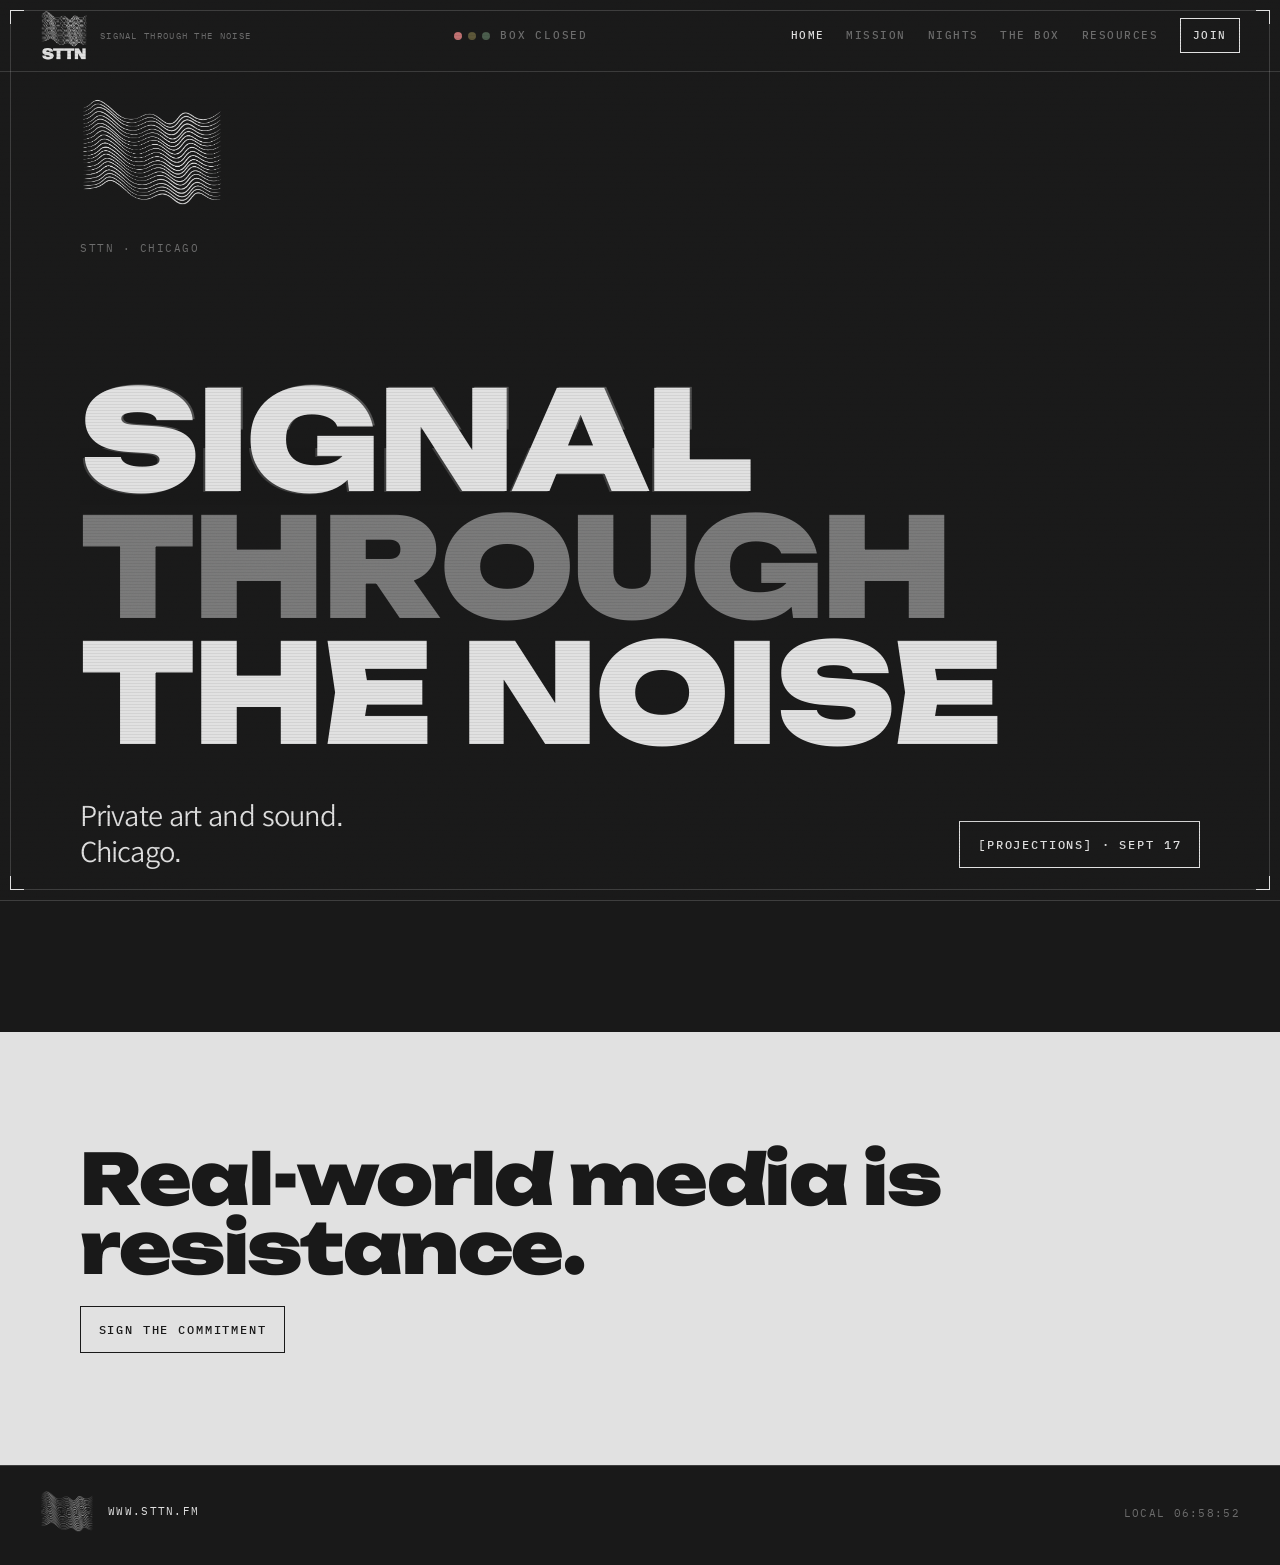
==== website/index.html @ 0e8a7a31 "Make the lit box lamp pulse with a soft glow (#21) Replace the opacity-only flicker with a light hal" ====
<!DOCTYPE html>
<html lang="en">
  <head>
    <meta charset="utf-8" />
    <meta name="viewport" content="width=device-width, initial-scale=1" />
    <title>STTN / Signal Through The Noise</title>
    <meta
      name="description"
      content="Signal Through the Noise — a private art and sound showcase in Chicago."
    />
    <link rel="icon" href="assets/favicon.svg" type="image/svg+xml" />
    <link rel="preload" href="fonts/unbounded-900.woff2" as="font" type="font/woff2" crossorigin />
    <link rel="preload" href="fonts/kedebideri-900.woff2" as="font" type="font/woff2" crossorigin />
    <link rel="preload" href="fonts/kedebideri-400.woff2" as="font" type="font/woff2" crossorigin />
    <link rel="stylesheet" href="css/styles.css?v=20260903-glow" />
  </head>
  <body data-page="home">
    <a class="skip" href="#main">Skip to signal</a>
    <div class="noise" aria-hidden="true"></div>
    <div class="scanlines" aria-hidden="true"></div>
    <div class="bezel" aria-hidden="true">
      <span class="tl"></span><span class="tr"></span><span class="bl"></span><span class="br"></span>
    </div>

    <header class="site-header">
      <a class="wordmark" href="index.html" aria-label="STTN, Signal Through The Noise">
        <img class="wordmark-logo" src="assets/logo-paper.png" width="96" height="100" alt="" decoding="async" />
        <span class="wordmark-copy">
          <span>Signal Through The Noise</span>
        </span>
      </a>
      <p class="status" data-box-status aria-live="polite">
        <span class="lamps" aria-hidden="true">
          <span class="lamp lamp-closed is-lit" data-lamp="closed"></span>
          <span class="lamp lamp-transport" data-lamp="transport"></span>
          <span class="lamp lamp-open" data-lamp="open"></span>
        </span>
        <a class="status-label" href="nights.html" data-status-label>Box closed</a>
      </p>
      <button class="menu-toggle" type="button" aria-expanded="false" aria-controls="nav">Menu</button>
      <nav class="site-nav" id="nav">
        <a href="index.html" data-nav="home">Home</a>
        <a href="mission.html" data-nav="mission">Mission</a>
        <a href="nights.html" data-nav="nights">Nights</a>
        <a href="the-box.html" data-nav="box">The Box</a>
        <a href="resources.html" data-nav="resources">Resources</a>
        <a class="join-link" href="join.html" data-nav="join">Join</a>
      </nav>
    </header>

    <main id="main">
      <section class="hero wrap">
        <p class="hero-brand"><img class="brand-mark lg" src="assets/mark-paper.png" width="240" height="190" alt="" decoding="async" /></p>
        <p class="hero-meta">
          <span>STTN · Chicago</span>
        </p>
        <h1 class="poster">
          <span class="line glitch" data-text="SIGNAL">SIGNAL</span>
          <span class="line dim">THROUGH</span>
          <span class="line">THE NOISE</span>
        </h1>
        <div class="hero-copy">
          <p class="lede">Private art and sound. Chicago.</p>
          <a class="btn" href="nights.html">[Projections] · Sept 17</a>
        </div>
      </section>

      <div class="scope-wrap" aria-hidden="true">
        <canvas id="scope"></canvas>
      </div>

      <section class="cta invert">
        <div class="wrap">
          <h2>Real-world media is resistance.</h2>
          <a class="btn" href="join.html">Sign the commitment</a>
        </div>
      </section>
    </main>

    <footer class="site-footer">
      <div class="footer-brand">
        <img class="brand-mark" src="assets/mark-paper.png" width="240" height="190" alt="" decoding="async" />
        <div class="footer-meta">
          <p><a href="https://www.sttn.fm">www.sttn.fm</a></p>
        </div>
      </div>
      <p>Local <span class="clock" data-clock></span></p>
    </footer>
    <script src="js/site.js?v=20260903-lamps"></script>
  </body>
</html>
---- website/css/styles.css ----
@font-face {
  font-family: "Unbounded";
  src: url("../fonts/unbounded-900.woff2") format("woff2");
  font-weight: 900;
  font-style: normal;
  font-display: swap;
}

@font-face {
  font-family: "Kedebideri";
  src: url("../fonts/kedebideri-400.woff2") format("woff2");
  font-weight: 400;
  font-style: normal;
  font-display: swap;
}

@font-face {
  font-family: "Kedebideri";
  src: url("../fonts/kedebideri-900.woff2") format("woff2");
  font-weight: 900;
  font-style: normal;
  font-display: swap;
}

@font-face {
  font-family: "IBM Plex Mono";
  src: url("../fonts/ibm-plex-mono-400.woff2") format("woff2");
  font-weight: 400;
  font-style: normal;
  font-display: swap;
}

@font-face {
  font-family: "IBM Plex Mono";
  src: url("../fonts/ibm-plex-mono-400i.woff2") format("woff2");
  font-weight: 400;
  font-style: italic;
  font-display: swap;
}

@font-face {
  font-family: "IBM Plex Mono";
  src: url("../fonts/ibm-plex-mono-500.woff2") format("woff2");
  font-weight: 500;
  font-style: normal;
  font-display: swap;
}

:root {
  --ink: #191919;
  --paper: #e1e1e1;
  --mute: color-mix(in srgb, var(--paper) 42%, transparent);
  --rule: color-mix(in srgb, var(--paper) 18%, transparent);
  --pad: clamp(1.25rem, 4vw, 2.5rem);
  --wrap: 1120px;
  --header: 4.5rem;
  --sans: "Kedebideri", Helvetica, "Helvetica Neue", Arial, sans-serif;
  --display: "Unbounded", Helvetica, "Helvetica Neue", Arial, sans-serif;
  --mono: "IBM Plex Mono", ui-monospace, "Cascadia Code", "SF Mono", Menlo, monospace;
}

*,
*::before,
*::after {
  box-sizing: border-box;
}

html {
  scroll-behavior: smooth;
}

html,
body {
  margin: 0;
  min-height: 100%;
  background: var(--ink);
  color: var(--paper);
}

body {
  font-family: var(--sans);
  font-size: 1.0625rem;
  line-height: 1.55;
  font-weight: 400;
  letter-spacing: -0.01em;
  text-rendering: optimizeLegibility;
  -webkit-font-smoothing: antialiased;
}

img,
canvas {
  display: block;
  max-width: 100%;
}

a {
  color: inherit;
  text-decoration-thickness: 1px;
  text-underline-offset: 0.22em;
}

a:hover {
  text-decoration: none;
}

:focus-visible {
  outline: 1px solid var(--paper);
  outline-offset: 3px;
}

.skip {
  position: absolute;
  left: var(--pad);
  top: -4rem;
  z-index: 40;
  padding: 0.4rem 0.7rem;
  background: var(--paper);
  color: var(--ink);
  font-family: var(--mono);
  font-size: 0.7rem;
  letter-spacing: 0.12em;
  text-transform: uppercase;
  text-decoration: none;
}

.skip:focus {
  top: 0.75rem;
}

.noise,
.scanlines {
  pointer-events: none;
  position: fixed;
  inset: 0;
  z-index: 30;
}

.noise {
  opacity: 0.045;
  mix-blend-mode: overlay;
  background-image: url("data:image/svg+xml,%3Csvg xmlns='http://www.w3.org/2000/svg' width='180' height='180'%3E%3Cfilter id='n'%3E%3CfeTurbulence type='fractalNoise' baseFrequency='0.85' numOctaves='4' stitchTiles='stitch'/%3E%3C/filter%3E%3Crect width='180' height='180' filter='url(%23n)' opacity='0.9'/%3E%3C/svg%3E");
}

.scanlines {
  opacity: 0.07;
  background: repeating-linear-gradient(
    to bottom,
    transparent 0,
    transparent 2px,
    var(--ink) 2px,
    var(--ink) 3px
  );
}

.bezel {
  pointer-events: none;
  position: fixed;
  inset: 10px;
  z-index: 31;
  border: 1px solid var(--rule);
}

.bezel span {
  position: absolute;
  width: 14px;
  height: 14px;
}

.bezel .tl {
  top: -1px;
  left: -1px;
  border-top: 1px solid var(--paper);
  border-left: 1px solid var(--paper);
}

.bezel .tr {
  top: -1px;
  right: -1px;
  border-top: 1px solid var(--paper);
  border-right: 1px solid var(--paper);
}

.bezel .bl {
  bottom: -1px;
  left: -1px;
  border-bottom: 1px solid var(--paper);
  border-left: 1px solid var(--paper);
}

.bezel .br {
  bottom: -1px;
  right: -1px;
  border-bottom: 1px solid var(--paper);
  border-right: 1px solid var(--paper);
}

.wrap {
  width: min(var(--wrap), calc(100% - (var(--pad) * 2)));
  margin-inline: auto;
}

.kicker {
  margin: 0 0 0.85rem;
  font-family: var(--mono);
  font-size: 0.68rem;
  font-weight: 500;
  letter-spacing: 0.16em;
  text-transform: uppercase;
  color: var(--mute);
}

.site-header {
  position: sticky;
  top: 0;
  z-index: 20;
  display: grid;
  grid-template-columns: auto 1fr auto;
  align-items: center;
  gap: 1rem;
  height: var(--header);
  padding: 0 var(--pad);
  border-bottom: 1px solid var(--rule);
  background: color-mix(in srgb, var(--ink) 92%, transparent);
}

.wordmark {
  display: flex;
  align-items: center;
  gap: 0.75rem;
  text-decoration: none;
  line-height: 1;
  color: var(--paper);
}

.wordmark-logo {
  display: block;
  width: 3rem;
  height: 3.15rem;
  flex: 0 0 auto;
  object-fit: contain;
}

.wordmark-copy {
  display: flex;
  flex-direction: column;
  gap: 0.2rem;
  min-width: 0;
}

.wordmark strong {
  font-family: var(--display);
  font-size: 0.95rem;
  font-weight: 900;
  letter-spacing: 0.18em;
}

.wordmark span {
  font-family: var(--mono);
  font-size: 0.58rem;
  font-weight: 400;
  letter-spacing: 0.14em;
  text-transform: uppercase;
  color: var(--mute);
}

.brand-mark {
  display: block;
  width: 5.5rem;
  height: auto;
  aspect-ratio: 99 / 78;
  object-fit: contain;
}

.brand-mark.lg {
  width: min(9rem, 28vw);
}

.join-mark {
  margin-bottom: 1.25rem;
}

.footer-brand {
  display: flex;
  align-items: center;
  gap: 0.85rem;
}

.footer-brand .brand-mark {
  width: 3.4rem;
  opacity: 0.9;
}

.footer-meta {
  display: flex;
  flex-direction: column;
  gap: 0.35rem;
}

.status {
  display: flex;
  align-items: center;
  justify-content: center;
  gap: 0.65rem;
  margin: 0;
  font-family: var(--mono);
  font-size: 0.68rem;
  font-weight: 500;
  letter-spacing: 0.16em;
  text-transform: uppercase;
  color: var(--mute);
}

.lamps {
  display: flex;
  align-items: center;
  gap: 0.38rem;
}

.lamp {
  width: 0.5rem;
  height: 0.5rem;
  border-radius: 50%;
}

.lamp-closed {
  background: #6a4040;
}

.lamp-transport {
  background: #5c5638;
}

.lamp-open {
  background: #4a5c4c;
}

.lamp-closed.is-lit {
  background: #c07070;
  animation: lamp-glow-red 2.4s ease-in-out infinite;
}

.lamp-transport.is-lit {
  background: #c4b46a;
  animation: lamp-glow-yellow 2.4s ease-in-out infinite;
}

.lamp-open.is-lit {
  background: #7fa884;
  animation: lamp-glow-green 2.4s ease-in-out infinite;
}

.status-label {
  color: inherit;
  text-decoration: none;
}

.status-label:hover {
  color: var(--paper);
}

@keyframes lamp-glow-red {
  0%,
  100% {
    opacity: 0.78;
    box-shadow:
      0 0 0 2px color-mix(in srgb, #c07070 18%, transparent),
      0 0 6px 1px color-mix(in srgb, #c07070 28%, transparent);
  }
  50% {
    opacity: 1;
    box-shadow:
      0 0 0 3px color-mix(in srgb, #c07070 34%, transparent),
      0 0 14px 3px color-mix(in srgb, #c07070 55%, transparent);
  }
}

@keyframes lamp-glow-yellow {
  0%,
  100% {
    opacity: 0.78;
    box-shadow:
      0 0 0 2px color-mix(in srgb, #c4b46a 18%, transparent),
      0 0 6px 1px color-mix(in srgb, #c4b46a 28%, transparent);
  }
  50% {
    opacity: 1;
    box-shadow:
      0 0 0 3px color-mix(in srgb, #c4b46a 34%, transparent),
      0 0 14px 3px color-mix(in srgb, #c4b46a 55%, transparent);
  }
}

@keyframes lamp-glow-green {
  0%,
  100% {
    opacity: 0.78;
    box-shadow:
      0 0 0 2px color-mix(in srgb, #7fa884 18%, transparent),
      0 0 6px 1px color-mix(in srgb, #7fa884 28%, transparent);
  }
  50% {
    opacity: 1;
    box-shadow:
      0 0 0 3px color-mix(in srgb, #7fa884 34%, transparent),
      0 0 14px 3px color-mix(in srgb, #7fa884 55%, transparent);
  }
}

.menu-toggle {
  display: none;
  border: 1px solid var(--rule);
  background: transparent;
  color: var(--paper);
  font-family: var(--mono);
  font-size: 0.68rem;
  font-weight: 500;
  letter-spacing: 0.16em;
  text-transform: uppercase;
  padding: 0.55rem 0.7rem;
  cursor: pointer;
}

.site-nav {
  display: flex;
  align-items: center;
  justify-content: flex-end;
  gap: 1.35rem;
}

.site-nav a {
  font-family: var(--mono);
  font-size: 0.68rem;
  font-weight: 500;
  letter-spacing: 0.14em;
  text-transform: uppercase;
  text-decoration: none;
  color: var(--mute);
}

.site-nav a:hover,
.site-nav a[aria-current="page"] {
  color: var(--paper);
}

.site-nav a.join-link {
  padding: 0.5rem 0.75rem;
  border: 1px solid var(--paper);
  color: var(--paper);
}

.site-nav a.join-link:hover {
  background: var(--paper);
  color: var(--ink);
}

.hero {
  position: relative;
  min-height: calc(100svh - var(--header));
  display: grid;
  grid-template-rows: auto 1fr auto;
  padding: 1.5rem 0 0;
  overflow: hidden;
}

.hero-brand {
  margin: 0 0 1.25rem;
  color: var(--paper);
}

.hero-meta {
  display: flex;
  flex-wrap: wrap;
  justify-content: space-between;
  gap: 0.5rem 1.5rem;
  font-family: var(--mono);
  font-size: 0.68rem;
  letter-spacing: 0.14em;
  text-transform: uppercase;
  color: var(--mute);
}

.poster {
  margin: 8vh 0 0;
  font-family: var(--display);
  font-size: clamp(2.6rem, 11vw, 8.6rem);
  font-weight: 900;
  line-height: 0.92;
  letter-spacing: -0.02em;
  font-synthesis: none;
}

.poster .line {
  display: block;
}

.poster .dim {
  color: color-mix(in srgb, var(--paper) 48%, transparent);
}

.glitch {
  position: relative;
  display: inline-block;
}

.glitch::before,
.glitch::after {
  content: attr(data-text);
  position: absolute;
  inset: 0;
  pointer-events: none;
}

.glitch::before {
  transform: translate(2px, -1px);
  opacity: 0.28;
  clip-path: inset(0 0 58% 0);
}

.glitch::after {
  transform: translate(-2px, 1px);
  opacity: 0.18;
  clip-path: inset(55% 0 0 0);
}

.hero-copy {
  display: flex;
  flex-wrap: wrap;
  align-items: flex-end;
  justify-content: space-between;
  gap: 1.5rem;
  margin: 2.5rem 0 2rem;
}

.lede {
  margin: 0;
  max-width: 22ch;
  font-size: clamp(1.35rem, 2.4vw, 1.85rem);
  font-weight: 400;
  line-height: 1.2;
  letter-spacing: -0.03em;
}

.scope-wrap {
  position: relative;
  height: 132px;
  border-top: 1px solid var(--rule);
}

#scope {
  width: 100%;
  height: 132px;
}

.invert {
  background: var(--paper);
  color: var(--ink);
}

.invert .kicker,
.invert .mute {
  color: color-mix(in srgb, var(--ink) 48%, transparent);
}

.statement {
  padding: clamp(3.5rem, 10vw, 7rem) 0;
}

.statement h2 {
  margin: 0;
  max-width: 14ch;
  font-family: var(--display);
  font-size: clamp(2.4rem, 7vw, 5.4rem);
  font-weight: 900;
  line-height: 0.98;
  letter-spacing: -0.02em;
  font-synthesis: none;
}

.statement p {
  max-width: 38rem;
  margin: 1.4rem 0 0;
  font-size: 1.15rem;
}

.principles {
  display: grid;
  grid-template-columns: repeat(3, 1fr);
  border-block: 1px solid var(--rule);
}

.principle {
  padding: 2.25rem var(--pad) 2.5rem;
  border-right: 1px solid var(--rule);
}

.principle:last-child {
  border-right: 0;
}

.principle h2 {
  margin: 0 0 1rem;
  font-family: var(--sans);
  font-size: clamp(1.6rem, 2.4vw, 2rem);
  font-weight: 900;
  letter-spacing: -0.01em;
  font-synthesis: none;
}

.principle p {
  margin: 0;
  color: color-mix(in srgb, var(--paper) 78%, transparent);
}

.section {
  padding: clamp(3.5rem, 8vw, 6.5rem) 0;
}

.section + .section {
  border-top: 1px solid var(--rule);
}

.split {
  display: grid;
  grid-template-columns: 0.9fr 1.1fr;
  gap: clamp(1.5rem, 5vw, 4rem);
  align-items: start;
}

.split h2 {
  margin: 0;
  font-family: var(--display);
  font-size: clamp(2rem, 5vw, 3.4rem);
  font-weight: 900;
  letter-spacing: -0.02em;
  line-height: 0.98;
  font-synthesis: none;
}

.split p,
.prose p {
  margin: 0 0 1rem;
  max-width: 40rem;
  color: color-mix(in srgb, var(--paper) 86%, transparent);
}

.prose h2 {
  margin: 0 0 1rem;
  font-family: var(--display);
  font-size: clamp(2.2rem, 5.5vw, 4rem);
  font-weight: 900;
  letter-spacing: -0.02em;
  line-height: 0.98;
  font-synthesis: none;
}

.prose h3 {
  margin: 2.4rem 0 0.75rem;
  font-family: var(--sans);
  font-size: 1.15rem;
  font-weight: 900;
  letter-spacing: -0.02em;
}

.pull {
  margin: 2rem 0;
  max-width: 18ch;
  font-family: var(--display);
  font-size: clamp(1.8rem, 4vw, 2.8rem);
  font-weight: 900;
  line-height: 1.05;
  letter-spacing: -0.02em;
  font-synthesis: none;
}

.page-hero {
  padding: clamp(3rem, 8vw, 5.5rem) 0 2rem;
  border-bottom: 1px solid var(--rule);
}

.page-hero h1 {
  margin: 0;
  font-family: var(--display);
  font-size: clamp(2.6rem, 9vw, 6.4rem);
  font-weight: 900;
  letter-spacing: -0.02em;
  line-height: 0.94;
  font-synthesis: none;
}

.page-hero .lede {
  margin-top: 1.5rem;
  max-width: 28ch;
}

.page-hero .lede.event-line {
  max-width: none;
  white-space: nowrap;
}

.pair {
  display: grid;
  grid-template-columns: 1fr 1fr;
  border-top: 1px solid var(--rule);
}

.pair article {
  padding: clamp(2rem, 4vw, 3rem) var(--pad);
}

.pair article:first-child {
  border-right: 1px solid var(--rule);
}

.pair h2 {
  margin: 0 0 1rem;
  font-family: var(--sans);
  font-size: 1.6rem;
  font-weight: 900;
  letter-spacing: -0.03em;
}

.not-list {
  list-style: none;
  margin: 0;
  padding: 0;
  border-top: 1px solid var(--rule);
}

.not-list li {
  display: grid;
  grid-template-columns: 4.5rem 1fr;
  gap: 1rem;
  padding: 1.1rem 0;
  border-bottom: 1px solid var(--rule);
  font-size: 1.2rem;
  letter-spacing: -0.02em;
}

.not-list span {
  font-family: var(--mono);
  font-size: 0.68rem;
  letter-spacing: 0.14em;
  text-transform: uppercase;
  color: var(--mute);
  padding-top: 0.35rem;
}

.rundown {
  counter-reset: step;
  list-style: none;
  margin: 0;
  padding: 0;
}

.rundown li {
  display: grid;
  grid-template-columns: 4.5rem 1fr;
  gap: 1.25rem;
  padding: 1.6rem 0;
  border-top: 1px solid var(--rule);
}

.rundown li::before {
  counter-increment: step;
  content: counter(step, decimal-leading-zero);
  font-family: var(--mono);
  font-size: 0.72rem;
  font-weight: 500;
  letter-spacing: 0.14em;
  color: var(--mute);
  padding-top: 0.35rem;
}

.rundown h3 {
  margin: 0 0 0.4rem;
  font-family: var(--sans);
  font-size: 1.35rem;
  font-weight: 900;
  letter-spacing: -0.03em;
}

.rundown li:not(:has(p)) h3 {
  margin-bottom: 0;
}

.rundown p {
  margin: 0;
  max-width: 38rem;
  color: color-mix(in srgb, var(--paper) 78%, transparent);
}

.bars {
  display: flex;
  align-items: flex-end;
  gap: 4px;
  height: 42px;
}

.bars i {
  display: block;
  width: 3px;
  background: var(--paper);
  transform-origin: bottom;
  animation: bar 1.6s ease-in-out infinite;
}

.bars i:nth-child(odd) {
  animation-duration: 1.15s;
}

.bars i:nth-child(3n) {
  animation-duration: 1.9s;
}

@keyframes bar {
  0%,
  100% {
    transform: scaleY(0.35);
  }
  50% {
    transform: scaleY(1);
  }
}

.btn {
  display: inline-flex;
  align-items: center;
  gap: 0.7rem;
  padding: 0.85rem 1.1rem;
  border: 1px solid var(--paper);
  background: transparent;
  color: var(--paper);
  font-family: var(--mono);
  font-size: 0.72rem;
  font-weight: 500;
  letter-spacing: 0.16em;
  text-transform: uppercase;
  text-decoration: none;
  cursor: pointer;
}

.btn:hover,
.btn:focus-visible {
  background: var(--paper);
  color: var(--ink);
}

.invert .btn {
  border-color: var(--ink);
  color: var(--ink);
}

.invert .btn:hover,
.invert .btn:focus-visible {
  background: var(--ink);
  color: var(--paper);
}

.cta {
  padding: clamp(4rem, 10vw, 7rem) 0;
}

.cta h2 {
  margin: 0 0 1.5rem;
  max-width: 16ch;
  font-family: var(--display);
  font-size: clamp(2.2rem, 6vw, 4.4rem);
  font-weight: 900;
  letter-spacing: -0.02em;
  line-height: 0.98;
  font-synthesis: none;
}

.form {
  max-width: 32rem;
}

.field {
  display: flex;
  flex-direction: column;
  gap: 0.45rem;
  margin-bottom: 1.6rem;
}

.field label,
.check label {
  font-family: var(--mono);
  font-size: 0.68rem;
  font-weight: 500;
  letter-spacing: 0.14em;
  text-transform: uppercase;
  color: var(--mute);
}

.field input {
  width: 100%;
  border: 0;
  border-bottom: 1px solid var(--rule);
  border-radius: 0;
  background: transparent;
  color: var(--paper);
  font-family: var(--sans);
  font-size: 1.15rem;
  padding: 0.55rem 0;
  outline: none;
}

.field input:focus {
  border-bottom-color: var(--paper);
}

.check {
  display: flex;
  align-items: flex-start;
  gap: 0.75rem;
  margin: 0.5rem 0 2rem;
}

.check input {
  margin-top: 0.2rem;
  accent-color: var(--paper);
  width: 1rem;
  height: 1rem;
}

.check label {
  color: var(--paper);
  text-transform: none;
  letter-spacing: -0.01em;
  font-family: var(--sans);
  font-size: 1rem;
  font-weight: 400;
  line-height: 1.4;
}

.form-note {
  margin: 1.25rem 0 0;
  font-family: var(--mono);
  font-size: 0.72rem;
  color: var(--mute);
  letter-spacing: 0.04em;
}

.success {
  display: none;
  padding: 1.5rem 0 3rem;
}

.success.is-on {
  display: block;
}

.form.is-off {
  display: none;
}

.cta p {
  max-width: 34rem;
  margin: 0 0 1.5rem;
}

.tight {
  padding-top: 0;
}

.pull.flush {
  margin-top: 0;
}

.after-list {
  margin-top: 1.75rem;
  max-width: 36rem;
}

.aside-copy {
  margin-top: 1.5rem;
  max-width: 28rem;
}

.event-meta {
  margin-top: 1.25rem;
  font-family: var(--mono);
  font-size: 0.78rem;
  line-height: 1.7;
  letter-spacing: 0.06em;
  text-transform: uppercase;
  color: var(--mute);
}

.dj-feature {
  display: grid;
  grid-template-columns: 1fr 1fr;
  gap: clamp(1.5rem, 5vw, 3.5rem);
  align-items: start;
}

.dj-photo {
  width: 100%;
  max-width: 28rem;
  height: auto;
  aspect-ratio: 3 / 4;
  object-fit: cover;
  object-position: center top;
}

.dj-info h2 {
  margin: 0 0 1rem;
  font-family: var(--display);
  font-size: clamp(1.8rem, 4vw, 3rem);
  font-weight: 900;
  letter-spacing: -0.02em;
  line-height: 0.98;
  font-synthesis: none;
}

.dj-info p {
  max-width: 32rem;
  margin: 0 0 1rem;
  color: color-mix(in srgb, var(--paper) 86%, transparent);
}

.dj-handle {
  font-family: var(--mono);
  font-size: 0.78rem;
  letter-spacing: 0.06em;
}

.dj-handle a {
  text-decoration: none;
}

.dj-handle a:hover {
  text-decoration: underline;
}

@media (max-width: 860px) {
  .dj-feature {
    grid-template-columns: 1fr;
  }
}

.source-list {
  list-style: none;
  margin: 1rem 0 2.5rem;
  padding: 0;
  border-top: 1px solid var(--rule);
}

.source-list li {
  padding: 0.95rem 0;
  border-bottom: 1px solid var(--rule);
  max-width: 42rem;
}

.source-list a {
  text-decoration: none;
}

.source-list a:hover {
  text-decoration: underline;
}

.rundown-head {
  margin-bottom: 1.5rem;
}

.success h2 {
  margin: 0 0 0.8rem;
  font-family: var(--display);
  font-size: clamp(2rem, 5vw, 3.2rem);
  font-weight: 900;
  letter-spacing: -0.02em;
  line-height: 0.98;
  font-synthesis: none;
}

.site-footer {
  display: grid;
  grid-template-columns: 1fr auto;
  gap: 1.5rem;
  align-items: end;
  padding: 1.5rem var(--pad) 2rem;
  border-top: 1px solid var(--rule);
  font-family: var(--mono);
  font-size: 0.68rem;
  letter-spacing: 0.12em;
  text-transform: uppercase;
  color: var(--mute);
}

.site-footer .footer-meta p {
  margin: 0;
}

.site-footer .footer-meta a {
  color: var(--paper);
  text-decoration: none;
}

.site-footer .footer-meta a:hover {
  text-decoration: underline;
}

.clock {
  font-variant-numeric: tabular-nums;
}

@media (max-width: 860px) {
  .site-header {
    grid-template-columns: 1fr auto auto;
  }

  .status-label {
    position: absolute;
    width: 1px;
    height: 1px;
    overflow: hidden;
    clip: rect(0 0 0 0);
    white-space: nowrap;
  }

  .page-hero .lede.event-line {
    font-size: clamp(0.72rem, 3.2vw, 1.05rem);
  }

  .menu-toggle {
    display: inline-flex;
  }

  .site-nav {
    display: none;
    position: fixed;
    inset: var(--header) 10px 10px;
    z-index: 25;
    flex-direction: column;
    align-items: stretch;
    justify-content: center;
    gap: 0;
    padding: 1.5rem;
    background: var(--ink);
    border: 1px solid var(--rule);
  }

  body.nav-open .site-nav {
    display: flex;
  }

  .site-nav a {
    font-family: var(--sans);
    font-size: clamp(1.8rem, 8vw, 2.6rem);
    font-weight: 900;
    letter-spacing: -0.04em;
    text-transform: none;
    padding: 0.55rem 0;
    border-bottom: 1px solid var(--rule);
    color: var(--paper);
  }

  .site-nav a.join-link {
    border: 0;
    padding-left: 0;
  }

  .principles,
  .split,
  .pair,
  .site-footer {
    grid-template-columns: 1fr;
  }

  .principle,
  .pair article:first-child {
    border-right: 0;
    border-bottom: 1px solid var(--rule);
  }

  .principle {
    padding-inline: 0;
  }

  .pair article {
    padding-inline: 0;
  }
}

@media (prefers-reduced-motion: reduce) {
  *,
  *::before,
  *::after {
    animation: none !important;
    transition: none !important;
  }

  .glitch::before,
  .glitch::after {
    content: none;
  }
}
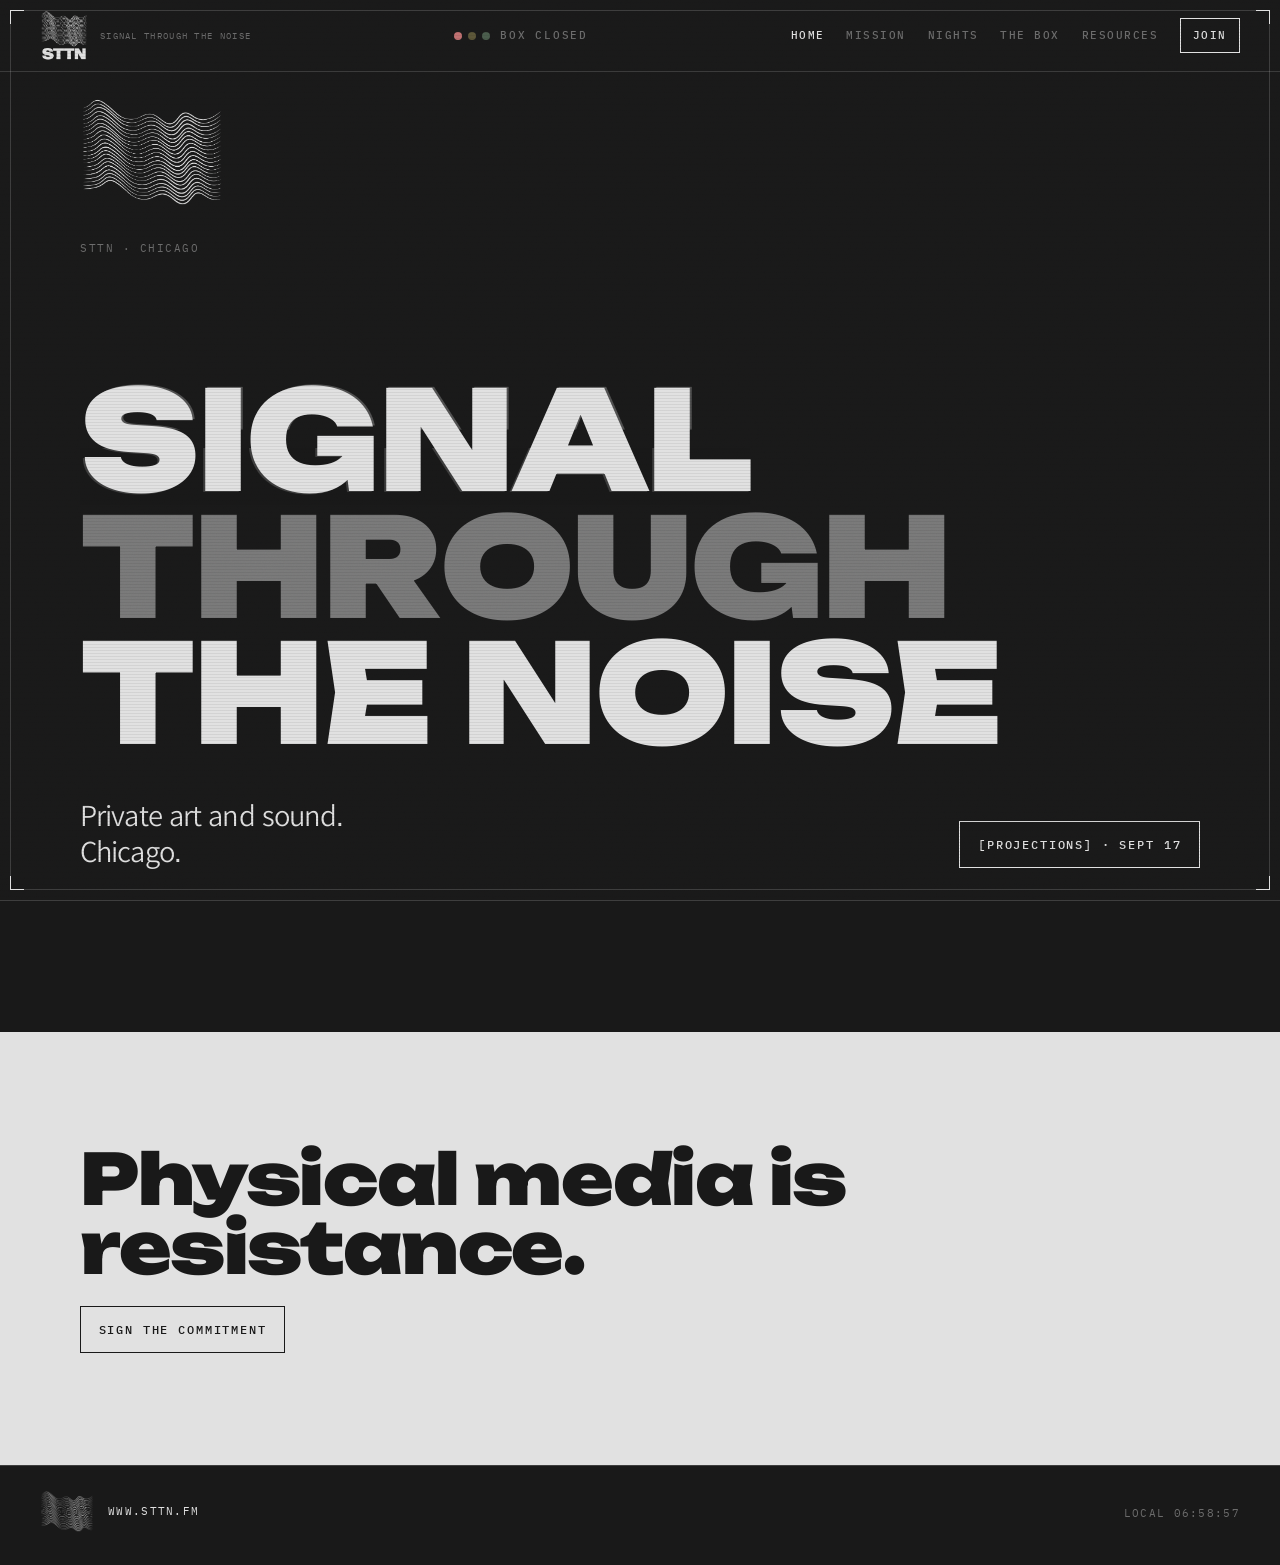
==== commit bcb1790c: "Update mission copy and trim Resources list (#22) Swap in Physical media is resistance, lean into fr" ====
--- a/website/index.html
+++ b/website/index.html
@@ -71,7 +71,7 @@
 
       <section class="cta invert">
         <div class="wrap">
-          <h2>Real-world media is resistance.</h2>
+          <h2>Physical media is resistance.</h2>
           <a class="btn" href="join.html">Sign the commitment</a>
         </div>
       </section>
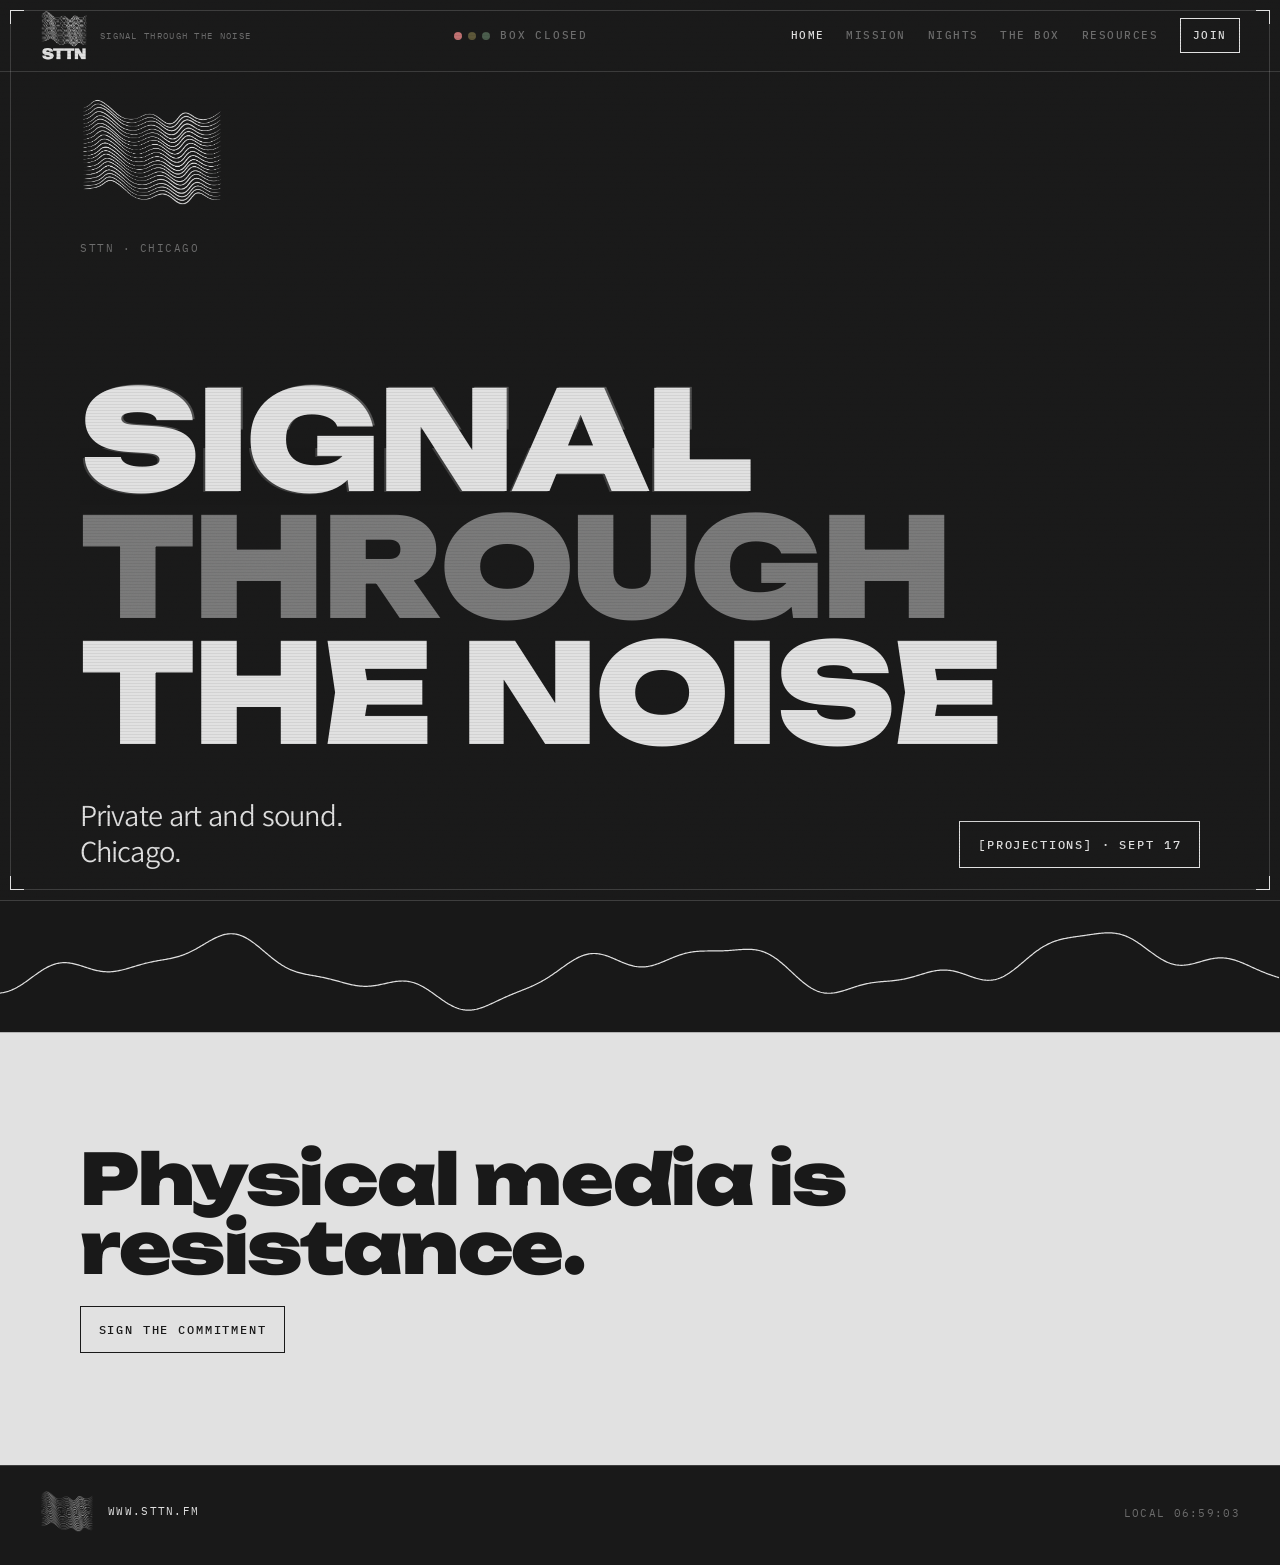
==== commit 7b7f032b: "Merge origin/main into join line-waveform branch Resolve cache-bust query conflicts by keeping the s" ====
--- a/website/index.html
+++ b/website/index.html
@@ -12,7 +12,7 @@
     <link rel="preload" href="fonts/unbounded-900.woff2" as="font" type="font/woff2" crossorigin />
     <link rel="preload" href="fonts/kedebideri-900.woff2" as="font" type="font/woff2" crossorigin />
     <link rel="preload" href="fonts/kedebideri-400.woff2" as="font" type="font/woff2" crossorigin />
-    <link rel="stylesheet" href="css/styles.css?v=20260903-glow" />
+    <link rel="stylesheet" href="css/styles.css?v=20260903-scope" />
   </head>
   <body data-page="home">
     <a class="skip" href="#main">Skip to signal</a>
@@ -66,7 +66,7 @@
       </section>
 
       <div class="scope-wrap" aria-hidden="true">
-        <canvas id="scope"></canvas>
+        <canvas id="scope" class="scope" data-scope></canvas>
       </div>
 
       <section class="cta invert">
@@ -86,6 +86,6 @@
       </div>
       <p>Local <span class="clock" data-clock></span></p>
     </footer>
-    <script src="js/site.js?v=20260903-lamps"></script>
+    <script src="js/site.js?v=20260903-scope"></script>
   </body>
 </html>
--- a/website/css/styles.css
+++ b/website/css/styles.css
@@ -789,6 +789,18 @@
   color: color-mix(in srgb, var(--paper) 78%, transparent);
 }
 
+.join-scope {
+  width: 100%;
+  max-width: 11rem;
+  height: 42px;
+}
+
+.join-scope .scope {
+  display: block;
+  width: 100%;
+  height: 42px;
+}
+
 .bars {
   display: flex;
   align-items: flex-end;
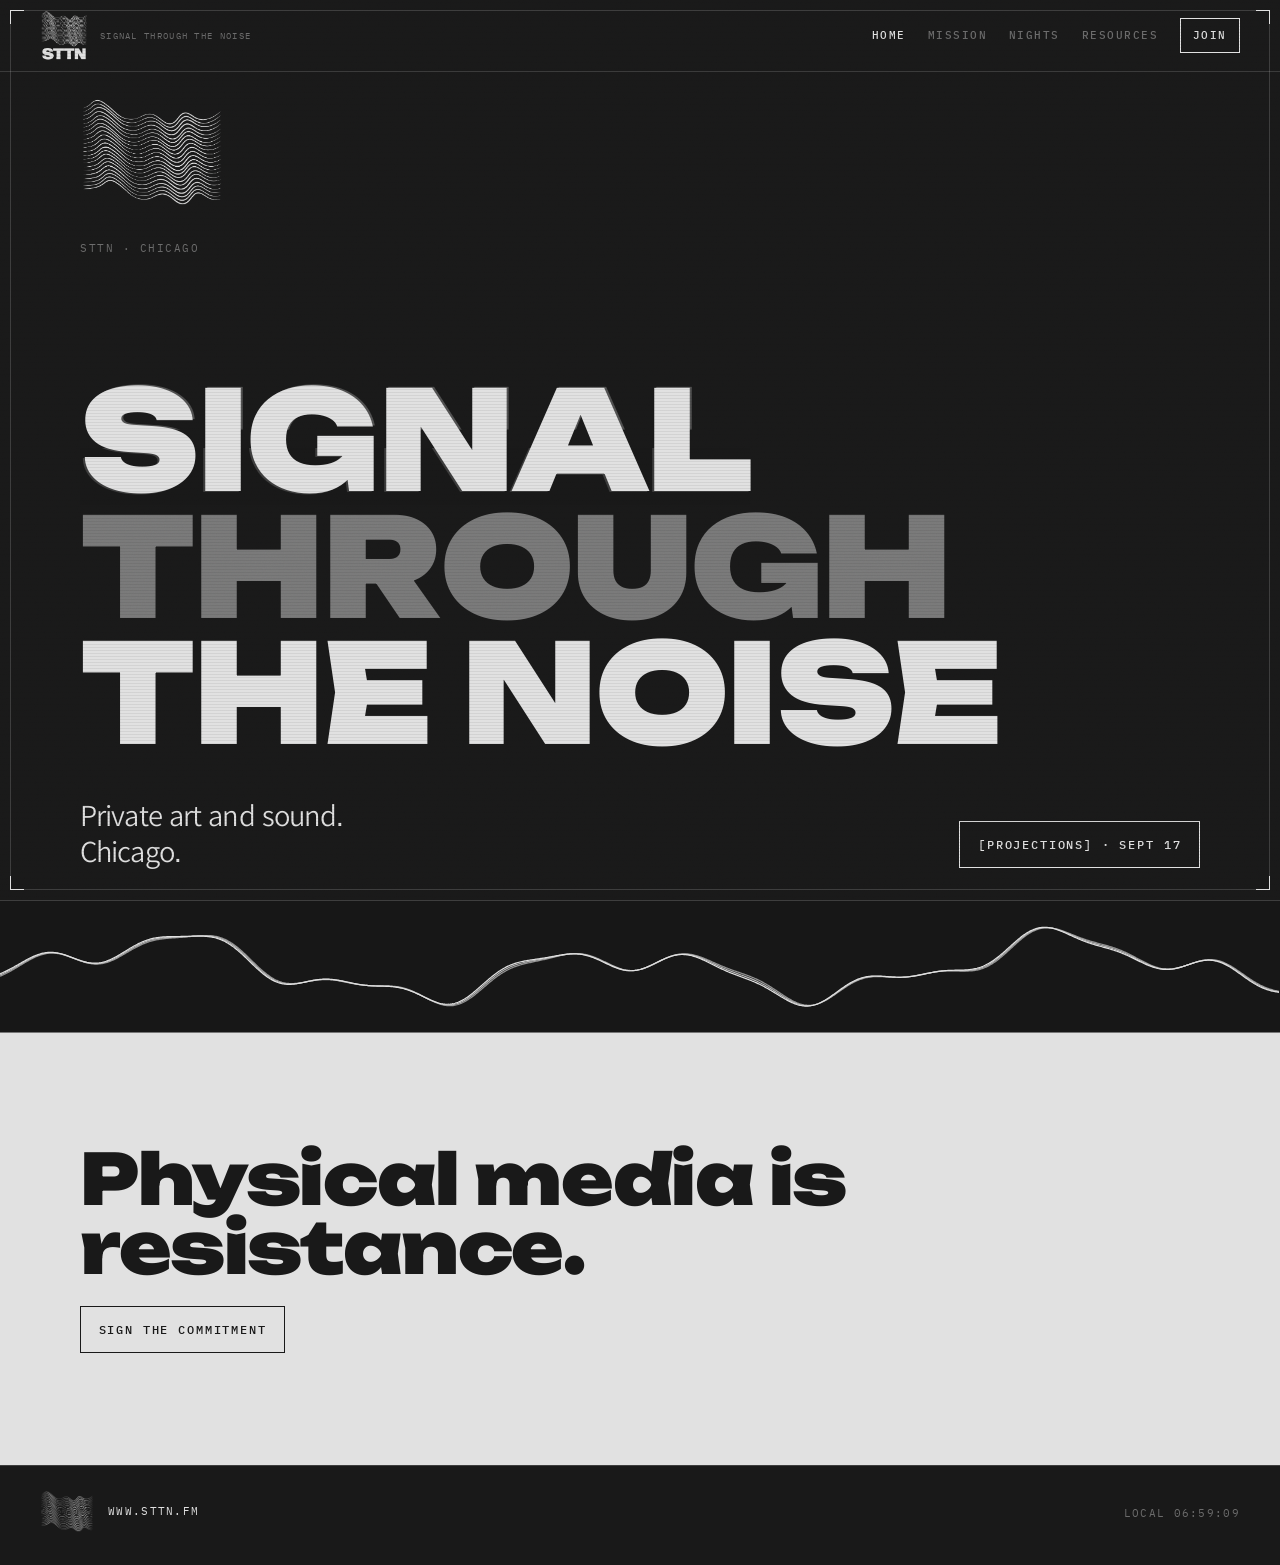
==== commit 49e31a42: "Remove The Night rundown and box mentions from the site Drop the confusing night rundown on Nights, " ====
--- a/website/index.html
+++ b/website/index.html
@@ -12,7 +12,7 @@
     <link rel="preload" href="fonts/unbounded-900.woff2" as="font" type="font/woff2" crossorigin />
     <link rel="preload" href="fonts/kedebideri-900.woff2" as="font" type="font/woff2" crossorigin />
     <link rel="preload" href="fonts/kedebideri-400.woff2" as="font" type="font/woff2" crossorigin />
-    <link rel="stylesheet" href="css/styles.css?v=20260903-scope" />
+    <link rel="stylesheet" href="css/styles.css?v=20260909-nobox" />
   </head>
   <body data-page="home">
     <a class="skip" href="#main">Skip to signal</a>
@@ -29,20 +29,11 @@
           <span>Signal Through The Noise</span>
         </span>
       </a>
-      <p class="status" data-box-status aria-live="polite">
-        <span class="lamps" aria-hidden="true">
-          <span class="lamp lamp-closed is-lit" data-lamp="closed"></span>
-          <span class="lamp lamp-transport" data-lamp="transport"></span>
-          <span class="lamp lamp-open" data-lamp="open"></span>
-        </span>
-        <a class="status-label" href="nights.html" data-status-label>Box closed</a>
-      </p>
       <button class="menu-toggle" type="button" aria-expanded="false" aria-controls="nav">Menu</button>
       <nav class="site-nav" id="nav">
         <a href="index.html" data-nav="home">Home</a>
         <a href="mission.html" data-nav="mission">Mission</a>
         <a href="nights.html" data-nav="nights">Nights</a>
-        <a href="the-box.html" data-nav="box">The Box</a>
         <a href="resources.html" data-nav="resources">Resources</a>
         <a class="join-link" href="join.html" data-nav="join">Join</a>
       </nav>
@@ -86,6 +77,6 @@
       </div>
       <p>Local <span class="clock" data-clock></span></p>
     </footer>
-    <script src="js/site.js?v=20260903-scope"></script>
+    <script src="js/site.js?v=20260909-nobox"></script>
   </body>
 </html>
--- a/website/css/styles.css
+++ b/website/css/styles.css
@@ -214,7 +214,7 @@
   top: 0;
   z-index: 20;
   display: grid;
-  grid-template-columns: auto 1fr auto;
+  grid-template-columns: auto 1fr;
   align-items: center;
   gap: 1rem;
   height: var(--header);
@@ -294,116 +294,6 @@
   display: flex;
   flex-direction: column;
   gap: 0.35rem;
-}
-
-.status {
-  display: flex;
-  align-items: center;
-  justify-content: center;
-  gap: 0.65rem;
-  margin: 0;
-  font-family: var(--mono);
-  font-size: 0.68rem;
-  font-weight: 500;
-  letter-spacing: 0.16em;
-  text-transform: uppercase;
-  color: var(--mute);
-}
-
-.lamps {
-  display: flex;
-  align-items: center;
-  gap: 0.38rem;
-}
-
-.lamp {
-  width: 0.5rem;
-  height: 0.5rem;
-  border-radius: 50%;
-}
-
-.lamp-closed {
-  background: #6a4040;
-}
-
-.lamp-transport {
-  background: #5c5638;
-}
-
-.lamp-open {
-  background: #4a5c4c;
-}
-
-.lamp-closed.is-lit {
-  background: #c07070;
-  animation: lamp-glow-red 2.4s ease-in-out infinite;
-}
-
-.lamp-transport.is-lit {
-  background: #c4b46a;
-  animation: lamp-glow-yellow 2.4s ease-in-out infinite;
-}
-
-.lamp-open.is-lit {
-  background: #7fa884;
-  animation: lamp-glow-green 2.4s ease-in-out infinite;
-}
-
-.status-label {
-  color: inherit;
-  text-decoration: none;
-}
-
-.status-label:hover {
-  color: var(--paper);
-}
-
-@keyframes lamp-glow-red {
-  0%,
-  100% {
-    opacity: 0.78;
-    box-shadow:
-      0 0 0 2px color-mix(in srgb, #c07070 18%, transparent),
-      0 0 6px 1px color-mix(in srgb, #c07070 28%, transparent);
-  }
-  50% {
-    opacity: 1;
-    box-shadow:
-      0 0 0 3px color-mix(in srgb, #c07070 34%, transparent),
-      0 0 14px 3px color-mix(in srgb, #c07070 55%, transparent);
-  }
-}
-
-@keyframes lamp-glow-yellow {
-  0%,
-  100% {
-    opacity: 0.78;
-    box-shadow:
-      0 0 0 2px color-mix(in srgb, #c4b46a 18%, transparent),
-      0 0 6px 1px color-mix(in srgb, #c4b46a 28%, transparent);
-  }
-  50% {
-    opacity: 1;
-    box-shadow:
-      0 0 0 3px color-mix(in srgb, #c4b46a 34%, transparent),
-      0 0 14px 3px color-mix(in srgb, #c4b46a 55%, transparent);
-  }
-}
-
-@keyframes lamp-glow-green {
-  0%,
-  100% {
-    opacity: 0.78;
-    box-shadow:
-      0 0 0 2px color-mix(in srgb, #7fa884 18%, transparent),
-      0 0 6px 1px color-mix(in srgb, #7fa884 28%, transparent);
-  }
-  50% {
-    opacity: 1;
-    box-shadow:
-      0 0 0 3px color-mix(in srgb, #7fa884 34%, transparent),
-      0 0 14px 3px color-mix(in srgb, #7fa884 55%, transparent);
-  }
 }
 
 .menu-toggle {
@@ -743,50 +633,6 @@
   text-transform: uppercase;
   color: var(--mute);
   padding-top: 0.35rem;
-}
-
-.rundown {
-  counter-reset: step;
-  list-style: none;
-  margin: 0;
-  padding: 0;
-}
-
-.rundown li {
-  display: grid;
-  grid-template-columns: 4.5rem 1fr;
-  gap: 1.25rem;
-  padding: 1.6rem 0;
-  border-top: 1px solid var(--rule);
-}
-
-.rundown li::before {
-  counter-increment: step;
-  content: counter(step, decimal-leading-zero);
-  font-family: var(--mono);
-  font-size: 0.72rem;
-  font-weight: 500;
-  letter-spacing: 0.14em;
-  color: var(--mute);
-  padding-top: 0.35rem;
-}
-
-.rundown h3 {
-  margin: 0 0 0.4rem;
-  font-family: var(--sans);
-  font-size: 1.35rem;
-  font-weight: 900;
-  letter-spacing: -0.03em;
-}
-
-.rundown li:not(:has(p)) h3 {
-  margin-bottom: 0;
-}
-
-.rundown p {
-  margin: 0;
-  max-width: 38rem;
-  color: color-mix(in srgb, var(--paper) 78%, transparent);
 }
 
 .join-scope {
@@ -1001,22 +847,27 @@
 
 .dj-feature {
   display: grid;
-  grid-template-columns: 1fr 1fr;
-  gap: clamp(1.5rem, 5vw, 3.5rem);
+  grid-template-columns: minmax(0, 0.92fr) minmax(0, 1.08fr);
+  gap: clamp(1.25rem, 4vw, 2.75rem);
   align-items: start;
 }
 
 .dj-photo {
+  display: block;
   width: 100%;
-  max-width: 28rem;
+  max-width: 26rem;
   height: auto;
   aspect-ratio: 3 / 4;
   object-fit: cover;
-  object-position: center top;
+  object-position: center 28%;
+}
+
+.dj-info {
+  min-width: 0;
 }
 
 .dj-info h2 {
-  margin: 0 0 1rem;
+  margin: 0 0 0.85rem;
   font-family: var(--display);
   font-size: clamp(1.8rem, 4vw, 3rem);
   font-weight: 900;
@@ -1025,13 +876,27 @@
   font-synthesis: none;
 }
 
-.dj-info p {
-  max-width: 32rem;
+.dj-info > p,
+.dj-quote p {
+  max-width: 34rem;
+  margin: 0 0 0.9rem;
+  color: color-mix(in srgb, var(--paper) 86%, transparent);
+}
+
+.dj-quote {
   margin: 0 0 1rem;
-  color: color-mix(in srgb, var(--paper) 86%, transparent);
+  padding: 0 0 0 0.9rem;
+  border-left: 1px solid var(--rule);
+}
+
+.dj-quote p {
+  margin: 0;
+  font-style: italic;
+  color: color-mix(in srgb, var(--paper) 72%, transparent);
 }
 
 .dj-handle {
+  margin: 0;
   font-family: var(--mono);
   font-size: 0.78rem;
   letter-spacing: 0.06em;
@@ -1048,6 +913,17 @@
 @media (max-width: 860px) {
   .dj-feature {
     grid-template-columns: 1fr;
+    gap: 1.25rem;
+  }
+
+  .dj-photo {
+    max-width: 22rem;
+    margin-inline: auto;
+  }
+
+  .dj-info > p,
+  .dj-quote p {
+    max-width: none;
   }
 }
 
@@ -1070,10 +946,6 @@
 
 .source-list a:hover {
   text-decoration: underline;
-}
-
-.rundown-head {
-  margin-bottom: 1.5rem;
 }
 
 .success h2 {
@@ -1119,16 +991,7 @@
 
 @media (max-width: 860px) {
   .site-header {
-    grid-template-columns: 1fr auto auto;
-  }
-
-  .status-label {
-    position: absolute;
-    width: 1px;
-    height: 1px;
-    overflow: hidden;
-    clip: rect(0 0 0 0);
-    white-space: nowrap;
+    grid-template-columns: 1fr auto;
   }
 
   .page-hero .lede.event-line {
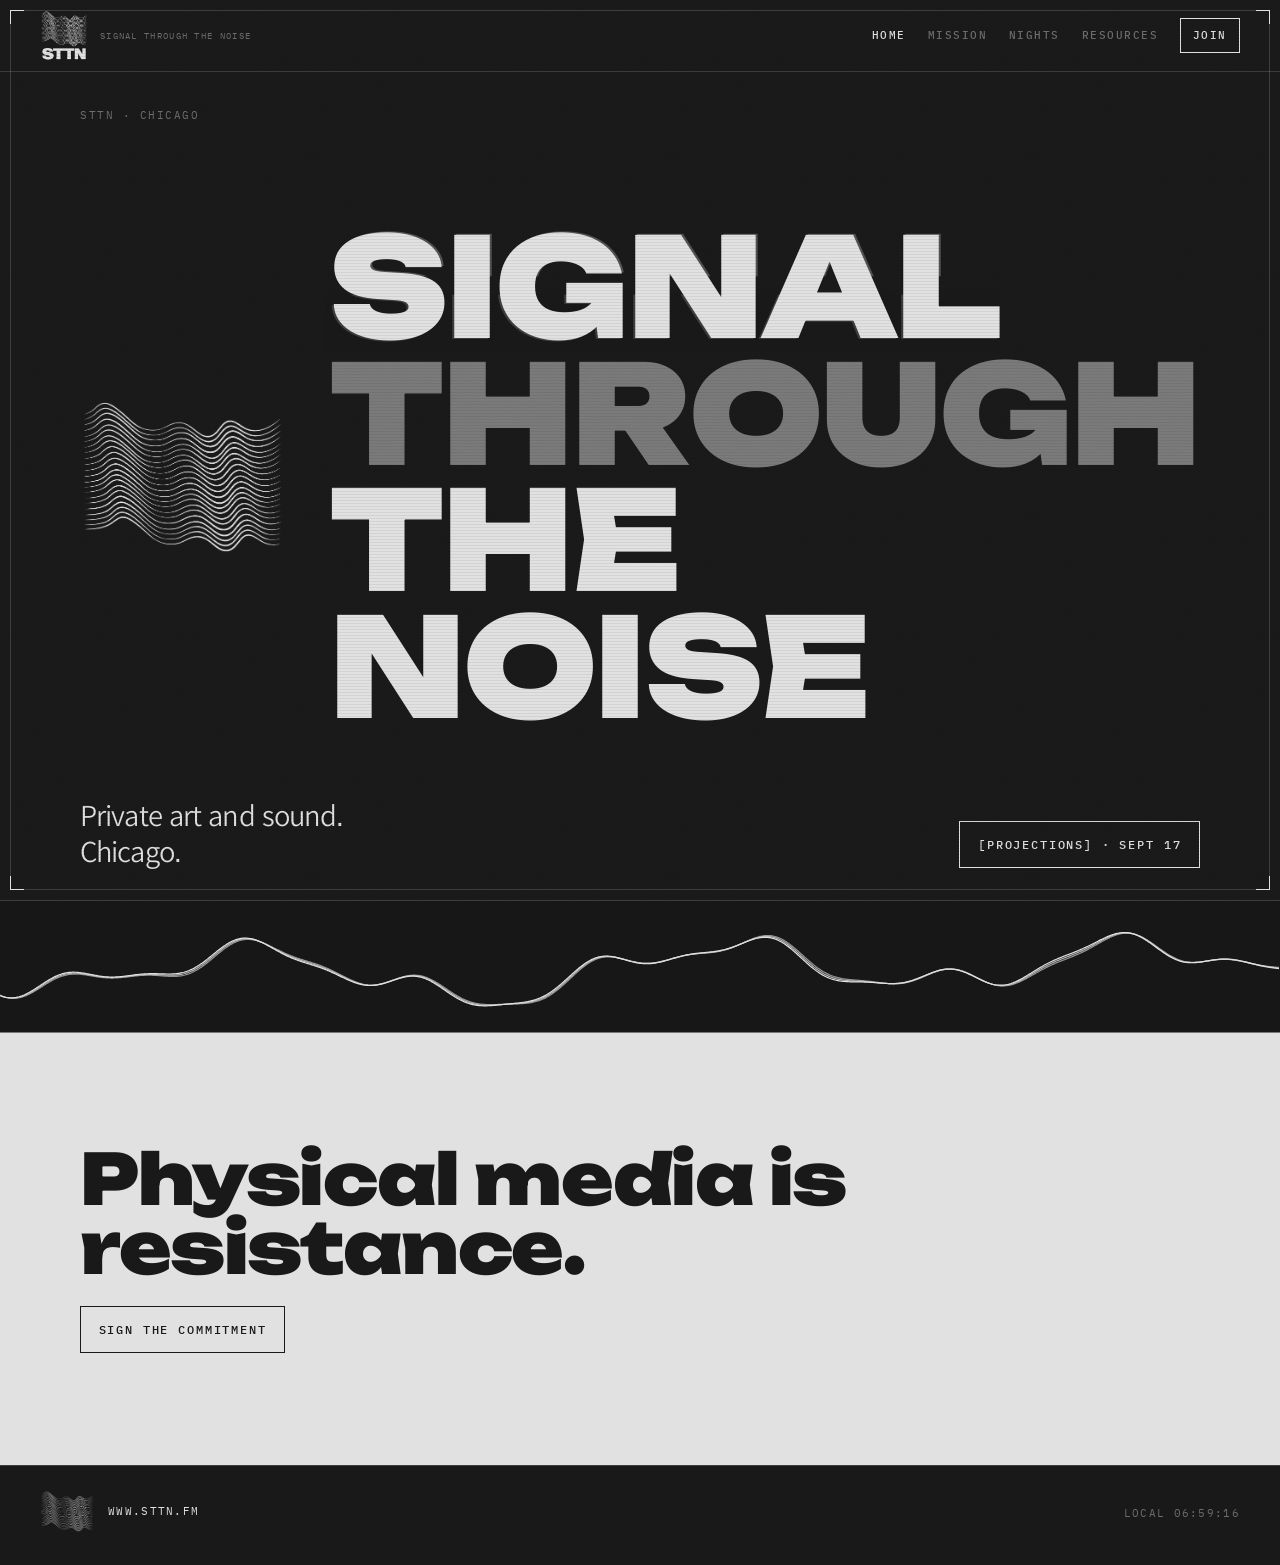
==== commit 6126b196: "Place homepage brand mark beside the poster type Move the waves mark left of SIGNAL THROUGH THE NOIS" ====
--- a/website/index.html
+++ b/website/index.html
@@ -12,7 +12,7 @@
     <link rel="preload" href="fonts/unbounded-900.woff2" as="font" type="font/woff2" crossorigin />
     <link rel="preload" href="fonts/kedebideri-900.woff2" as="font" type="font/woff2" crossorigin />
     <link rel="preload" href="fonts/kedebideri-400.woff2" as="font" type="font/woff2" crossorigin />
-    <link rel="stylesheet" href="css/styles.css?v=20260909-nobox" />
+    <link rel="stylesheet" href="css/styles.css?v=20260911-lockup" />
   </head>
   <body data-page="home">
     <a class="skip" href="#main">Skip to signal</a>
@@ -41,15 +41,19 @@
 
     <main id="main">
       <section class="hero wrap">
-        <p class="hero-brand"><img class="brand-mark lg" src="assets/mark-paper.png" width="240" height="190" alt="" decoding="async" /></p>
         <p class="hero-meta">
           <span>STTN · Chicago</span>
         </p>
-        <h1 class="poster">
-          <span class="line glitch" data-text="SIGNAL">SIGNAL</span>
-          <span class="line dim">THROUGH</span>
-          <span class="line">THE NOISE</span>
-        </h1>
+        <div class="hero-lockup">
+          <p class="hero-brand">
+            <img class="brand-mark lg" src="assets/mark-paper.png" width="240" height="190" alt="" decoding="async" />
+          </p>
+          <h1 class="poster">
+            <span class="line glitch" data-text="SIGNAL">SIGNAL</span>
+            <span class="line dim">THROUGH</span>
+            <span class="line">THE NOISE</span>
+          </h1>
+        </div>
         <div class="hero-copy">
           <p class="lede">Private art and sound. Chicago.</p>
           <a class="btn" href="nights.html">[Projections] · Sept 17</a>
@@ -77,6 +81,6 @@
       </div>
       <p>Local <span class="clock" data-clock></span></p>
     </footer>
-    <script src="js/site.js?v=20260909-nobox"></script>
+    <script src="js/site.js?v=20260911-lockup"></script>
   </body>
 </html>
--- a/website/css/styles.css
+++ b/website/css/styles.css
@@ -272,7 +272,7 @@
 }
 
 .brand-mark.lg {
-  width: min(9rem, 28vw);
+  width: clamp(7.5rem, 16vw, 13.5rem);
 }
 
 .join-mark {
@@ -352,11 +352,6 @@
   overflow: hidden;
 }
 
-.hero-brand {
-  margin: 0 0 1.25rem;
-  color: var(--paper);
-}
-
 .hero-meta {
   display: flex;
   flex-wrap: wrap;
@@ -369,8 +364,27 @@
   color: var(--mute);
 }
 
+.hero-lockup {
+  display: grid;
+  grid-template-columns: auto minmax(0, 1fr);
+  gap: clamp(1rem, 3.5vw, 2.75rem);
+  align-items: center;
+  margin-top: clamp(2rem, 7vh, 5.5rem);
+  min-width: 0;
+}
+
+.hero-brand {
+  margin: 0;
+  color: var(--paper);
+}
+
+.hero-brand .brand-mark.lg {
+  width: clamp(7.5rem, 16vw, 13.5rem);
+}
+
 .poster {
-  margin: 8vh 0 0;
+  margin: 0;
+  min-width: 0;
   font-family: var(--display);
   font-size: clamp(2.6rem, 11vw, 8.6rem);
   font-weight: 900;
@@ -792,11 +806,34 @@
 }
 
 .form-note {
-  margin: 1.25rem 0 0;
+  margin: 1.1rem 0 0;
+  max-width: 28rem;
   font-family: var(--mono);
   font-size: 0.72rem;
+  line-height: 1.55;
   color: var(--mute);
   letter-spacing: 0.04em;
+}
+
+.form .hp {
+  position: absolute;
+  left: -10000px;
+  width: 1px;
+  height: 1px;
+  overflow: hidden;
+}
+
+.form-error {
+  margin: 0 0 1rem;
+  font-family: var(--mono);
+  font-size: 0.78rem;
+  letter-spacing: 0.04em;
+  color: color-mix(in srgb, #c45c5c 80%, var(--paper));
+}
+
+.form .btn:disabled {
+  opacity: 0.55;
+  cursor: wait;
 }
 
 .success {
@@ -992,6 +1029,15 @@
 @media (max-width: 860px) {
   .site-header {
     grid-template-columns: 1fr auto;
+  }
+
+  .hero-brand {
+    display: none;
+  }
+
+  .hero-lockup {
+    grid-template-columns: 1fr;
+    margin-top: clamp(1.25rem, 4vh, 2.5rem);
   }
 
   .page-hero .lede.event-line {
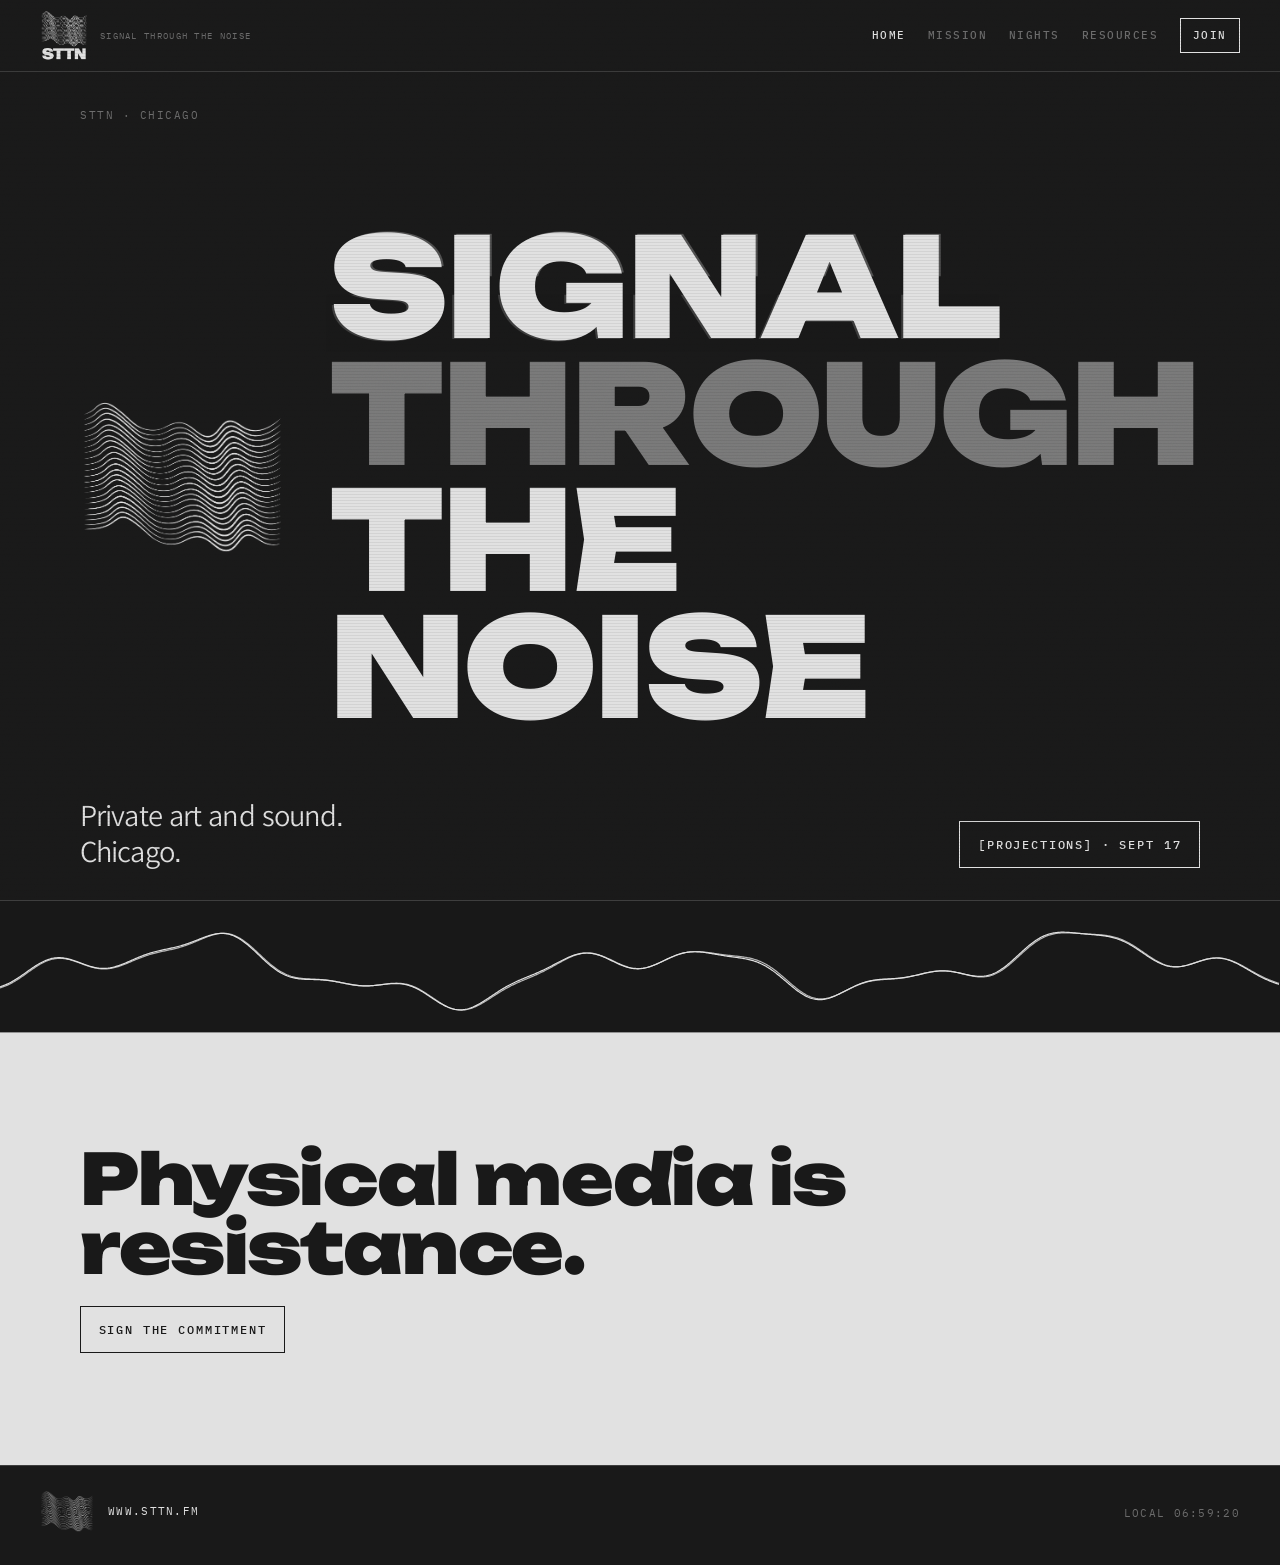
==== commit 247f0017: "Remove the outer site frame from every page Drop the fixed bezel border and corner marks so the layo" ====
--- a/website/index.html
+++ b/website/index.html
@@ -12,15 +12,12 @@
     <link rel="preload" href="fonts/unbounded-900.woff2" as="font" type="font/woff2" crossorigin />
     <link rel="preload" href="fonts/kedebideri-900.woff2" as="font" type="font/woff2" crossorigin />
     <link rel="preload" href="fonts/kedebideri-400.woff2" as="font" type="font/woff2" crossorigin />
-    <link rel="stylesheet" href="css/styles.css?v=20260911-lockup" />
+    <link rel="stylesheet" href="css/styles.css?v=20260914-nobezel" />
   </head>
   <body data-page="home">
     <a class="skip" href="#main">Skip to signal</a>
     <div class="noise" aria-hidden="true"></div>
     <div class="scanlines" aria-hidden="true"></div>
-    <div class="bezel" aria-hidden="true">
-      <span class="tl"></span><span class="tr"></span><span class="bl"></span><span class="br"></span>
-    </div>
 
     <header class="site-header">
       <a class="wordmark" href="index.html" aria-label="STTN, Signal Through The Noise">
--- a/website/css/styles.css
+++ b/website/css/styles.css
@@ -150,48 +150,6 @@
     var(--ink) 2px,
     var(--ink) 3px
   );
-}
-
-.bezel {
-  pointer-events: none;
-  position: fixed;
-  inset: 10px;
-  z-index: 31;
-  border: 1px solid var(--rule);
-}
-
-.bezel span {
-  position: absolute;
-  width: 14px;
-  height: 14px;
-}
-
-.bezel .tl {
-  top: -1px;
-  left: -1px;
-  border-top: 1px solid var(--paper);
-  border-left: 1px solid var(--paper);
-}
-
-.bezel .tr {
-  top: -1px;
-  right: -1px;
-  border-top: 1px solid var(--paper);
-  border-right: 1px solid var(--paper);
-}
-
-.bezel .bl {
-  bottom: -1px;
-  left: -1px;
-  border-bottom: 1px solid var(--paper);
-  border-left: 1px solid var(--paper);
-}
-
-.bezel .br {
-  bottom: -1px;
-  right: -1px;
-  border-bottom: 1px solid var(--paper);
-  border-right: 1px solid var(--paper);
 }
 
 .wrap {
@@ -985,6 +943,82 @@
   text-decoration: underline;
 }
 
+.section-label {
+  margin: 0 0 1.25rem;
+  font-family: var(--mono);
+  font-size: 0.72rem;
+  font-weight: 500;
+  letter-spacing: 0.16em;
+  text-transform: uppercase;
+  color: var(--mute);
+}
+
+.resource-list {
+  list-style: none;
+  margin: 0;
+  padding: 0;
+  border-top: 1px solid var(--rule);
+}
+
+.resource-list li {
+  display: grid;
+  gap: 0.55rem;
+  padding: 1.25rem 0;
+  border-bottom: 1px solid var(--rule);
+  max-width: 46rem;
+}
+
+.resource-title {
+  display: inline-block;
+  max-width: 42rem;
+  text-decoration: none;
+  color: color-mix(in srgb, var(--paper) 78%, transparent);
+  font-size: 0.95rem;
+  font-weight: 400;
+  letter-spacing: -0.01em;
+  line-height: 1.35;
+}
+
+.resource-title:hover {
+  color: var(--paper);
+  text-decoration: underline;
+}
+
+.resource-headline {
+  margin: 0;
+  max-width: 40rem;
+  color: var(--paper);
+  font-size: clamp(1.15rem, 2.4vw, 1.45rem);
+  font-weight: 700;
+  letter-spacing: -0.02em;
+  line-height: 1.3;
+}
+
+.resource-date {
+  font-family: var(--mono);
+  font-size: 0.68rem;
+  letter-spacing: 0.12em;
+  text-transform: uppercase;
+  color: var(--mute);
+}
+
+.resource-empty {
+  margin: 0;
+  max-width: 36rem;
+  font-family: var(--mono);
+  font-size: 0.72rem;
+  letter-spacing: 0.08em;
+  color: var(--mute);
+}
+
+body[data-page="resources"] .section {
+  padding: clamp(2.25rem, 5vw, 3.75rem) 0;
+}
+
+body[data-page="resources"] .page-hero {
+  padding-bottom: 0.5rem;
+}
+
 .success h2 {
   margin: 0 0 0.8rem;
   font-family: var(--display);
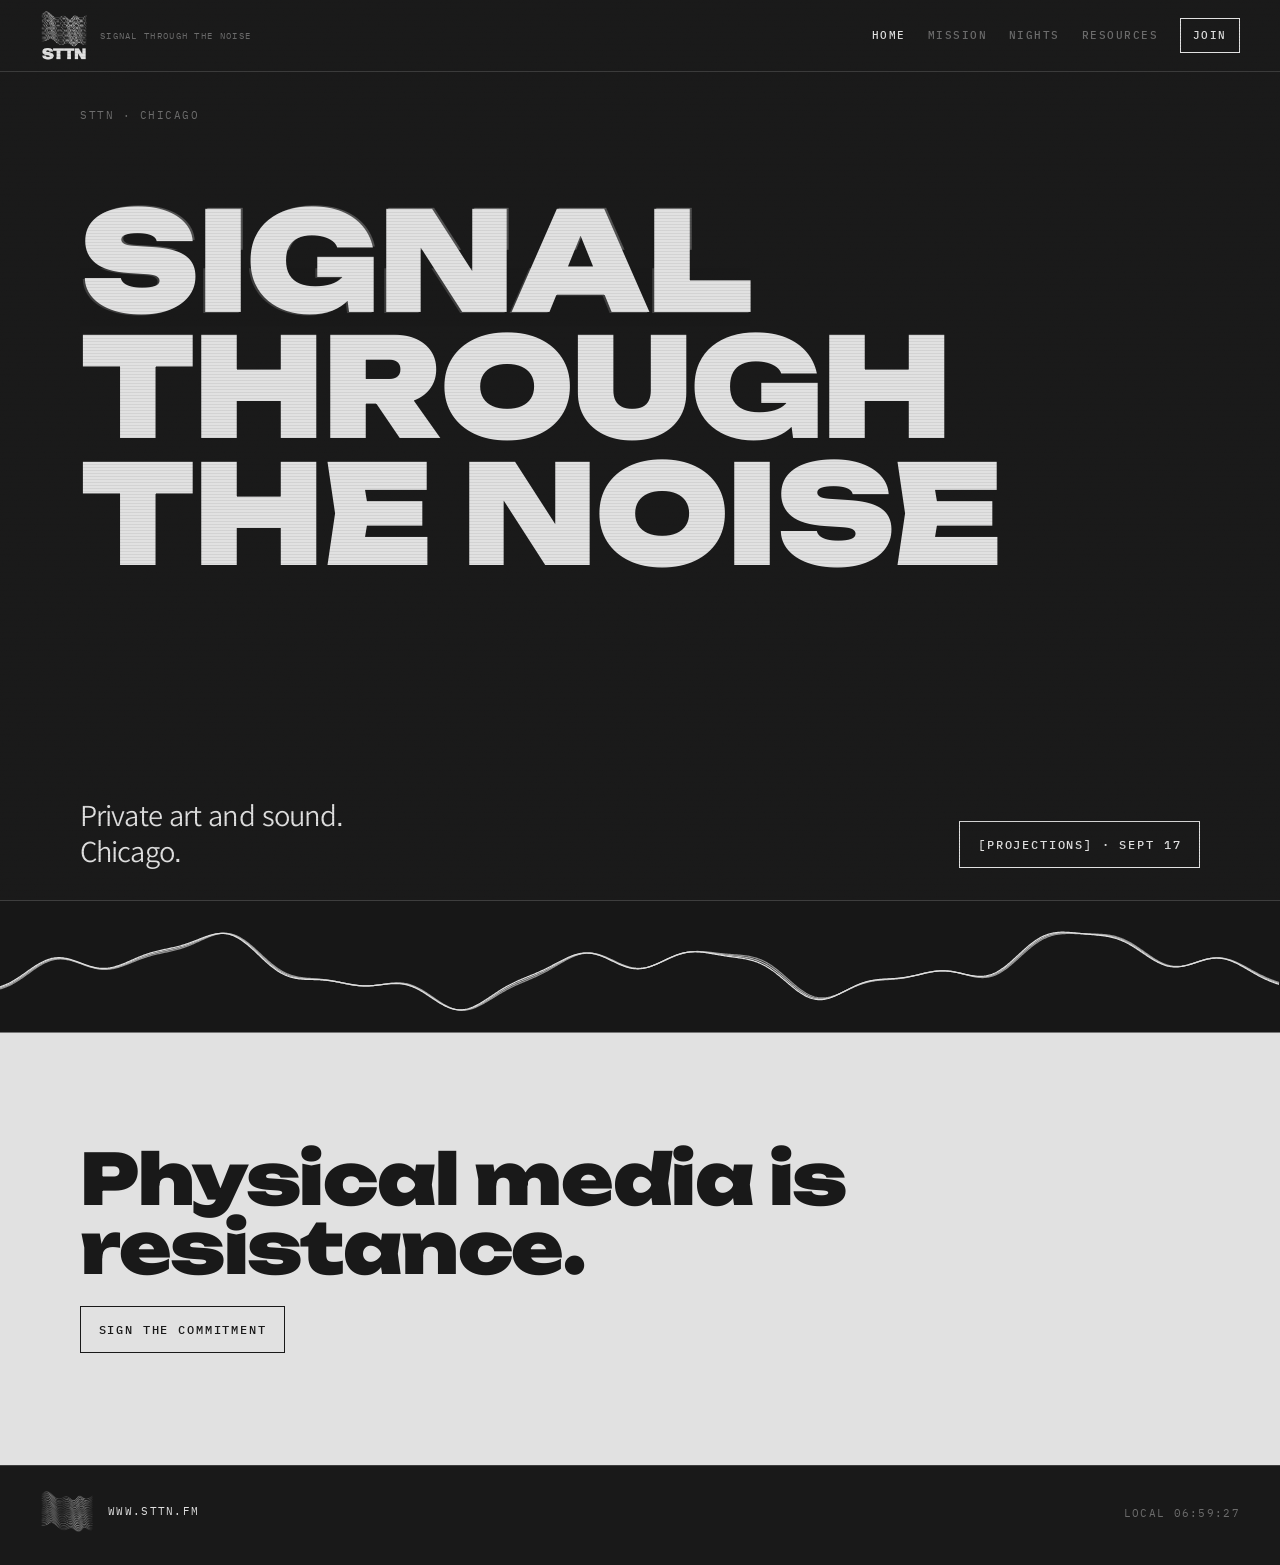
==== commit 7873e2be: "Remove homepage soundwave lockup and refresh mission copy. Drop the large mark from the home hero, k" ====
--- a/website/index.html
+++ b/website/index.html
@@ -12,7 +12,7 @@
     <link rel="preload" href="fonts/unbounded-900.woff2" as="font" type="font/woff2" crossorigin />
     <link rel="preload" href="fonts/kedebideri-900.woff2" as="font" type="font/woff2" crossorigin />
     <link rel="preload" href="fonts/kedebideri-400.woff2" as="font" type="font/woff2" crossorigin />
-    <link rel="stylesheet" href="css/styles.css?v=20260914-nobezel" />
+    <link rel="stylesheet" href="css/styles.css?v=20260915-home-mission" />
   </head>
   <body data-page="home">
     <a class="skip" href="#main">Skip to signal</a>
@@ -41,16 +41,11 @@
         <p class="hero-meta">
           <span>STTN · Chicago</span>
         </p>
-        <div class="hero-lockup">
-          <p class="hero-brand">
-            <img class="brand-mark lg" src="assets/mark-paper.png" width="240" height="190" alt="" decoding="async" />
-          </p>
-          <h1 class="poster">
-            <span class="line glitch" data-text="SIGNAL">SIGNAL</span>
-            <span class="line dim">THROUGH</span>
-            <span class="line">THE NOISE</span>
-          </h1>
-        </div>
+        <h1 class="poster">
+          <span class="line glitch" data-text="SIGNAL">SIGNAL</span>
+          <span class="line">THROUGH</span>
+          <span class="line">THE NOISE</span>
+        </h1>
         <div class="hero-copy">
           <p class="lede">Private art and sound. Chicago.</p>
           <a class="btn" href="nights.html">[Projections] · Sept 17</a>
@@ -78,6 +73,6 @@
       </div>
       <p>Local <span class="clock" data-clock></span></p>
     </footer>
-    <script src="js/site.js?v=20260911-lockup"></script>
+    <script src="js/site.js?v=20260915-home-mission"></script>
   </body>
 </html>
--- a/website/css/styles.css
+++ b/website/css/styles.css
@@ -322,26 +322,8 @@
   color: var(--mute);
 }
 
-.hero-lockup {
-  display: grid;
-  grid-template-columns: auto minmax(0, 1fr);
-  gap: clamp(1rem, 3.5vw, 2.75rem);
-  align-items: center;
-  margin-top: clamp(2rem, 7vh, 5.5rem);
-  min-width: 0;
-}
-
-.hero-brand {
-  margin: 0;
-  color: var(--paper);
-}
-
-.hero-brand .brand-mark.lg {
-  width: clamp(7.5rem, 16vw, 13.5rem);
-}
-
 .poster {
-  margin: 0;
+  margin: clamp(2rem, 7vh, 5.5rem) 0 0;
   min-width: 0;
   font-family: var(--display);
   font-size: clamp(2.6rem, 11vw, 8.6rem);
@@ -353,10 +335,6 @@
 
 .poster .line {
   display: block;
-}
-
-.poster .dim {
-  color: color-mix(in srgb, var(--paper) 48%, transparent);
 }
 
 .glitch {
@@ -1065,12 +1043,7 @@
     grid-template-columns: 1fr auto;
   }
 
-  .hero-brand {
-    display: none;
-  }
-
-  .hero-lockup {
-    grid-template-columns: 1fr;
+  .hero .poster {
     margin-top: clamp(1.25rem, 4vh, 2.5rem);
   }
 
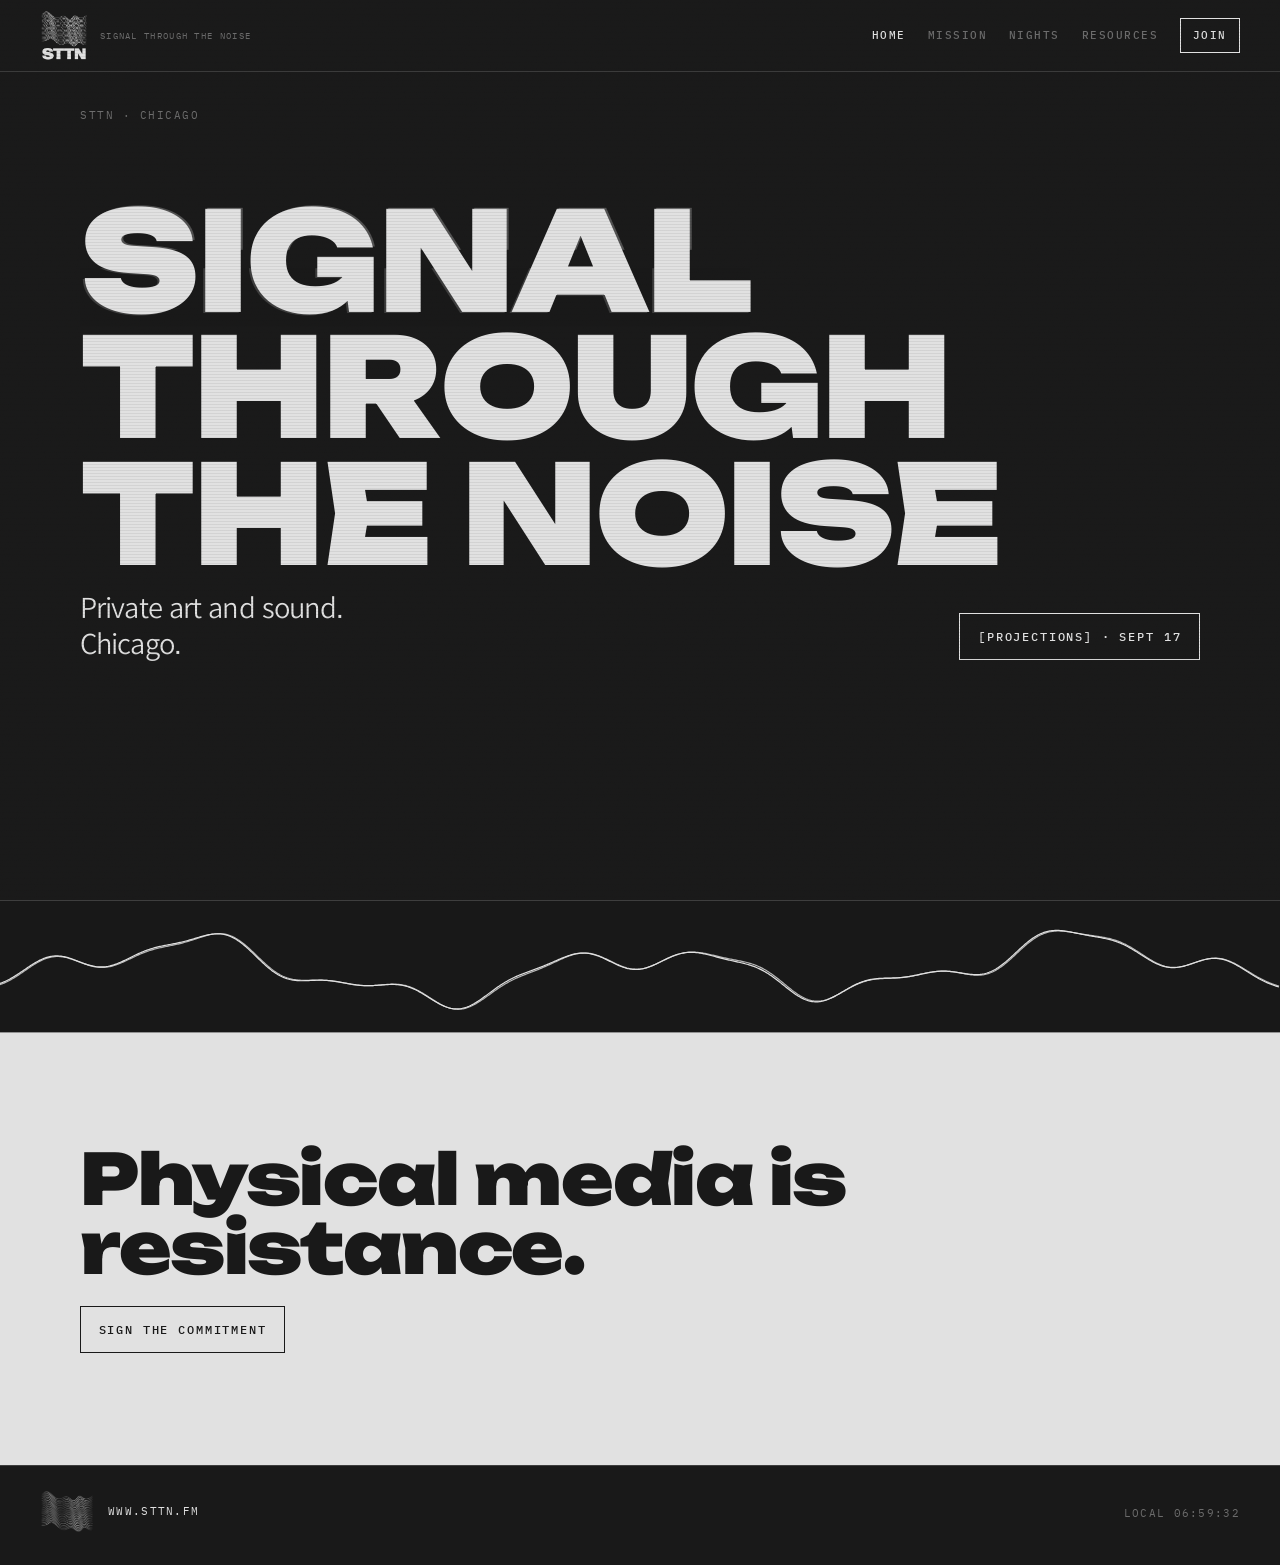
==== commit 0e95c39a: "Tighten spacing under the homepage poster. Keep the lede and CTA directly under SIGNAL THROUGH THE N" ====
--- a/website/index.html
+++ b/website/index.html
@@ -12,7 +12,7 @@
     <link rel="preload" href="fonts/unbounded-900.woff2" as="font" type="font/woff2" crossorigin />
     <link rel="preload" href="fonts/kedebideri-900.woff2" as="font" type="font/woff2" crossorigin />
     <link rel="preload" href="fonts/kedebideri-400.woff2" as="font" type="font/woff2" crossorigin />
-    <link rel="stylesheet" href="css/styles.css?v=20260915-home-mission" />
+    <link rel="stylesheet" href="css/styles.css?v=20260915-hero-gap" />
   </head>
   <body data-page="home">
     <a class="skip" href="#main">Skip to signal</a>
--- a/website/css/styles.css
+++ b/website/css/styles.css
@@ -305,7 +305,7 @@
   position: relative;
   min-height: calc(100svh - var(--header));
   display: grid;
-  grid-template-rows: auto 1fr auto;
+  grid-template-rows: auto auto 1fr;
   padding: 1.5rem 0 0;
   overflow: hidden;
 }
@@ -368,7 +368,8 @@
   align-items: flex-end;
   justify-content: space-between;
   gap: 1.5rem;
-  margin: 2.5rem 0 2rem;
+  align-self: start;
+  margin: 0.75rem 0 2rem;
 }
 
 .lede {
